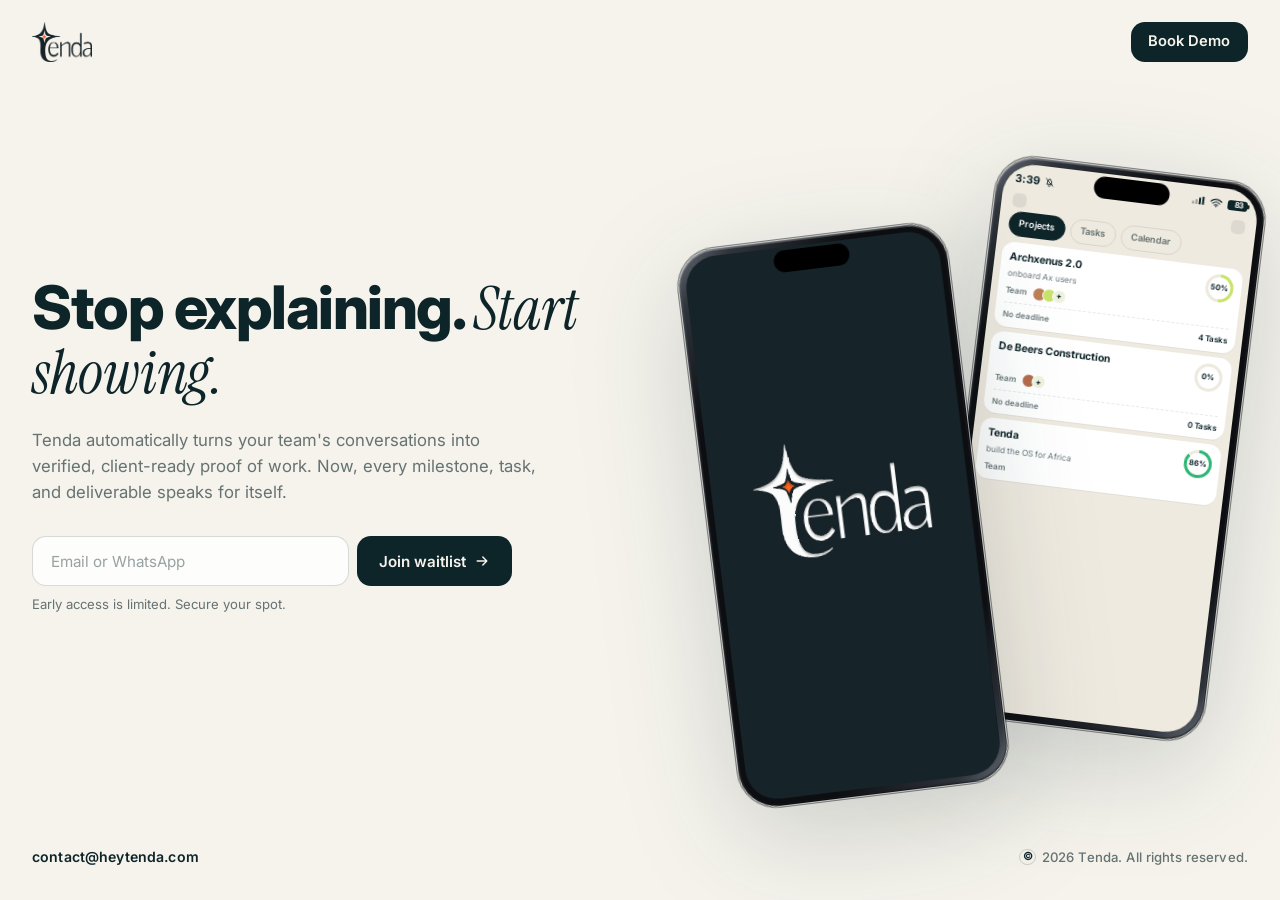
==== index.html @ 1209b403 "Update waitlist hint copy to early-access scarcity line Made-with: Cursor" ====
<!DOCTYPE html>
<html lang="en">
  <head>
    <meta charset="utf-8" />
    <meta name="viewport" content="width=device-width, initial-scale=1" />
    <meta
      name="description"
      content="Tenda automatically turns your team's conversations into verified, client-ready proof of work — so every milestone, task, and deliverable speaks for itself."
    />
    <meta name="theme-color" content="#f5f3ec" />
    <title>Tenda</title>
    <link rel="icon" href="assets/favicon.ico?v=3" sizes="any" />
    <link rel="icon" type="image/png" sizes="32x32" href="assets/favicon-32.png?v=3" />
    <link rel="icon" type="image/png" sizes="16x16" href="assets/favicon-16.png?v=3" />
    <link rel="apple-touch-icon" sizes="180x180" href="assets/tenda_icon.png?v=3" />
    <link rel="preconnect" href="https://fonts.googleapis.com" />
    <link rel="preconnect" href="https://fonts.gstatic.com" crossorigin />
    <link
      href="https://fonts.googleapis.com/css2?family=Inter:wght@400;500;600;700;800&family=Instrument+Serif:ital@0;1&display=swap"
      rel="stylesheet"
    />
    <link rel="stylesheet" href="style.css" />
    <link
      rel="stylesheet"
      href="https://assets.calendly.com/assets/external/widget.css"
    />
  </head>
  <body>
    <a class="skip-link" href="#waitlist">Skip to waitlist</a>

    <header class="topbar" id="top">
      <div class="topbar__inner">
        <a class="topbar__logo" href="#top" aria-label="tenda home">
          <img
            src="assets/tenda_wordmark.png"
            alt="tenda"
            width="1024"
            height="683"
            decoding="async"
          />
        </a>

        <div class="topbar__actions">
          <a
            class="topbar__btn"
            href="https://calendly.com/heytenda/30min"
            data-calendly-url="https://calendly.com/heytenda/30min"
            target="_blank"
            rel="noopener"
          >Book Demo</a>
        </div>
      </div>
    </header>

    <main class="page">
      <section class="hero" aria-labelledby="hero-title">
        <div class="hero__grid">
          <div class="hero__copy">
            <h1 class="hero__headline" id="hero-title">
              Stop explaining. <em>Start showing.</em>
            </h1>

            <p class="hero__sub">
              Tenda automatically turns your team's conversations into
              verified, client-ready proof of work. Now, every milestone,
              task, and deliverable speaks for itself.
            </p>

            <div class="hero__waitlist" id="waitlist">
              <form class="waitlist" id="waitlist-form" novalidate>
                <div class="waitlist__field">
                  <label class="visually-hidden" for="dial-code">
                    Country code
                  </label>
                  <select
                    class="waitlist__dial"
                    id="dial-code"
                    name="dial"
                    hidden
                  >
                    <option value="+93">+93 Afghanistan 🇦🇫</option>
                    <option value="+355">+355 Albania 🇦🇱</option>
                    <option value="+213">+213 Algeria 🇩🇿</option>
                    <option value="+376">+376 Andorra 🇦🇩</option>
                    <option value="+244">+244 Angola 🇦🇴</option>
                    <option value="+1268">+1268 Antigua and Barbuda 🇦🇬</option>
                    <option value="+54">+54 Argentina 🇦🇷</option>
                    <option value="+374">+374 Armenia 🇦🇲</option>
                    <option value="+61">+61 Australia 🇦🇺</option>
                    <option value="+43">+43 Austria 🇦🇹</option>
                    <option value="+994">+994 Azerbaijan 🇦🇿</option>
                    <option value="+1242">+1242 Bahamas 🇧🇸</option>
                    <option value="+973">+973 Bahrain 🇧🇭</option>
                    <option value="+880">+880 Bangladesh 🇧🇩</option>
                    <option value="+1246">+1246 Barbados 🇧🇧</option>
                    <option value="+375">+375 Belarus 🇧🇾</option>
                    <option value="+32">+32 Belgium 🇧🇪</option>
                    <option value="+501">+501 Belize 🇧🇿</option>
                    <option value="+229">+229 Benin 🇧🇯</option>
                    <option value="+975">+975 Bhutan 🇧🇹</option>
                    <option value="+591">+591 Bolivia 🇧🇴</option>
                    <option value="+387">+387 Bosnia and Herzegovina 🇧🇦</option>
                    <option value="+267">+267 Botswana 🇧🇼</option>
                    <option value="+55">+55 Brazil 🇧🇷</option>
                    <option value="+673">+673 Brunei 🇧🇳</option>
                    <option value="+359">+359 Bulgaria 🇧🇬</option>
                    <option value="+226">+226 Burkina Faso 🇧🇫</option>
                    <option value="+257">+257 Burundi 🇧🇮</option>
                    <option value="+238">+238 Cabo Verde 🇨🇻</option>
                    <option value="+855">+855 Cambodia 🇰🇭</option>
                    <option value="+237">+237 Cameroon 🇨🇲</option>
                    <option value="+1">+1 Canada 🇨🇦</option>
                    <option value="+236">+236 Central African Republic 🇨🇫</option>
                    <option value="+235">+235 Chad 🇹🇩</option>
                    <option value="+56">+56 Chile 🇨🇱</option>
                    <option value="+86">+86 China 🇨🇳</option>
                    <option value="+57">+57 Colombia 🇨🇴</option>
                    <option value="+269">+269 Comoros 🇰🇲</option>
                    <option value="+243">+243 Congo (DRC) 🇨🇩</option>
                    <option value="+242">+242 Congo (Republic) 🇨🇬</option>
                    <option value="+506">+506 Costa Rica 🇨🇷</option>
                    <option value="+225">+225 Côte d'Ivoire 🇨🇮</option>
                    <option value="+385">+385 Croatia 🇭🇷</option>
                    <option value="+53">+53 Cuba 🇨🇺</option>
                    <option value="+357">+357 Cyprus 🇨🇾</option>
                    <option value="+420">+420 Czechia 🇨🇿</option>
                    <option value="+45">+45 Denmark 🇩🇰</option>
                    <option value="+253">+253 Djibouti 🇩🇯</option>
                    <option value="+1767">+1767 Dominica 🇩🇲</option>
                    <option value="+1809">+1809 Dominican Republic 🇩🇴</option>
                    <option value="+593">+593 Ecuador 🇪🇨</option>
                    <option value="+20">+20 Egypt 🇪🇬</option>
                    <option value="+503">+503 El Salvador 🇸🇻</option>
                    <option value="+240">+240 Equatorial Guinea 🇬🇶</option>
                    <option value="+291">+291 Eritrea 🇪🇷</option>
                    <option value="+372">+372 Estonia 🇪🇪</option>
                    <option value="+268">+268 Eswatini 🇸🇿</option>
                    <option value="+251">+251 Ethiopia 🇪🇹</option>
                    <option value="+679">+679 Fiji 🇫🇯</option>
                    <option value="+358">+358 Finland 🇫🇮</option>
                    <option value="+33">+33 France 🇫🇷</option>
                    <option value="+241">+241 Gabon 🇬🇦</option>
                    <option value="+220">+220 Gambia 🇬🇲</option>
                    <option value="+995">+995 Georgia 🇬🇪</option>
                    <option value="+49">+49 Germany 🇩🇪</option>
                    <option value="+233">+233 Ghana 🇬🇭</option>
                    <option value="+30">+30 Greece 🇬🇷</option>
                    <option value="+1473">+1473 Grenada 🇬🇩</option>
                    <option value="+502">+502 Guatemala 🇬🇹</option>
                    <option value="+224">+224 Guinea 🇬🇳</option>
                    <option value="+245">+245 Guinea-Bissau 🇬🇼</option>
                    <option value="+592">+592 Guyana 🇬🇾</option>
                    <option value="+509">+509 Haiti 🇭🇹</option>
                    <option value="+504">+504 Honduras 🇭🇳</option>
                    <option value="+852">+852 Hong Kong 🇭🇰</option>
                    <option value="+36">+36 Hungary 🇭🇺</option>
                    <option value="+354">+354 Iceland 🇮🇸</option>
                    <option value="+91">+91 India 🇮🇳</option>
                    <option value="+62">+62 Indonesia 🇮🇩</option>
                    <option value="+98">+98 Iran 🇮🇷</option>
                    <option value="+964">+964 Iraq 🇮🇶</option>
                    <option value="+353">+353 Ireland 🇮🇪</option>
                    <option value="+972">+972 Israel 🇮🇱</option>
                    <option value="+39">+39 Italy 🇮🇹</option>
                    <option value="+1876">+1876 Jamaica 🇯🇲</option>
                    <option value="+81">+81 Japan 🇯🇵</option>
                    <option value="+962">+962 Jordan 🇯🇴</option>
                    <option value="+7">+7 Kazakhstan 🇰🇿</option>
                    <option value="+254">+254 Kenya 🇰🇪</option>
                    <option value="+686">+686 Kiribati 🇰🇮</option>
                    <option value="+383">+383 Kosovo 🇽🇰</option>
                    <option value="+965">+965 Kuwait 🇰🇼</option>
                    <option value="+996">+996 Kyrgyzstan 🇰🇬</option>
                    <option value="+856">+856 Laos 🇱🇦</option>
                    <option value="+371">+371 Latvia 🇱🇻</option>
                    <option value="+961">+961 Lebanon 🇱🇧</option>
                    <option value="+266">+266 Lesotho 🇱🇸</option>
                    <option value="+231">+231 Liberia 🇱🇷</option>
                    <option value="+218">+218 Libya 🇱🇾</option>
                    <option value="+423">+423 Liechtenstein 🇱🇮</option>
                    <option value="+370">+370 Lithuania 🇱🇹</option>
                    <option value="+352">+352 Luxembourg 🇱🇺</option>
                    <option value="+853">+853 Macao 🇲🇴</option>
                    <option value="+261">+261 Madagascar 🇲🇬</option>
                    <option value="+265">+265 Malawi 🇲🇼</option>
                    <option value="+60">+60 Malaysia 🇲🇾</option>
                    <option value="+960">+960 Maldives 🇲🇻</option>
                    <option value="+223">+223 Mali 🇲🇱</option>
                    <option value="+356">+356 Malta 🇲🇹</option>
                    <option value="+692">+692 Marshall Islands 🇲🇭</option>
                    <option value="+222">+222 Mauritania 🇲🇷</option>
                    <option value="+230">+230 Mauritius 🇲🇺</option>
                    <option value="+52">+52 Mexico 🇲🇽</option>
                    <option value="+691">+691 Micronesia 🇫🇲</option>
                    <option value="+373">+373 Moldova 🇲🇩</option>
                    <option value="+377">+377 Monaco 🇲🇨</option>
                    <option value="+976">+976 Mongolia 🇲🇳</option>
                    <option value="+382">+382 Montenegro 🇲🇪</option>
                    <option value="+212">+212 Morocco 🇲🇦</option>
                    <option value="+258">+258 Mozambique 🇲🇿</option>
                    <option value="+95">+95 Myanmar 🇲🇲</option>
                    <option value="+264">+264 Namibia 🇳🇦</option>
                    <option value="+674">+674 Nauru 🇳🇷</option>
                    <option value="+977">+977 Nepal 🇳🇵</option>
                    <option value="+31">+31 Netherlands 🇳🇱</option>
                    <option value="+64">+64 New Zealand 🇳🇿</option>
                    <option value="+505">+505 Nicaragua 🇳🇮</option>
                    <option value="+227">+227 Niger 🇳🇪</option>
                    <option value="+234">+234 Nigeria 🇳🇬</option>
                    <option value="+850">+850 North Korea 🇰🇵</option>
                    <option value="+389">+389 North Macedonia 🇲🇰</option>
                    <option value="+47">+47 Norway 🇳🇴</option>
                    <option value="+968">+968 Oman 🇴🇲</option>
                    <option value="+92">+92 Pakistan 🇵🇰</option>
                    <option value="+680">+680 Palau 🇵🇼</option>
                    <option value="+970">+970 Palestine 🇵🇸</option>
                    <option value="+507">+507 Panama 🇵🇦</option>
                    <option value="+675">+675 Papua New Guinea 🇵🇬</option>
                    <option value="+595">+595 Paraguay 🇵🇾</option>
                    <option value="+51">+51 Peru 🇵🇪</option>
                    <option value="+63">+63 Philippines 🇵🇭</option>
                    <option value="+48">+48 Poland 🇵🇱</option>
                    <option value="+351">+351 Portugal 🇵🇹</option>
                    <option value="+1787">+1787 Puerto Rico 🇵🇷</option>
                    <option value="+974">+974 Qatar 🇶🇦</option>
                    <option value="+40">+40 Romania 🇷🇴</option>
                    <option value="+7">+7 Russia 🇷🇺</option>
                    <option value="+250">+250 Rwanda 🇷🇼</option>
                    <option value="+1869">+1869 Saint Kitts and Nevis 🇰🇳</option>
                    <option value="+1758">+1758 Saint Lucia 🇱🇨</option>
                    <option value="+1784">+1784 Saint Vincent and the Grenadines 🇻🇨</option>
                    <option value="+685">+685 Samoa 🇼🇸</option>
                    <option value="+378">+378 San Marino 🇸🇲</option>
                    <option value="+239">+239 São Tomé and Príncipe 🇸🇹</option>
                    <option value="+966">+966 Saudi Arabia 🇸🇦</option>
                    <option value="+221">+221 Senegal 🇸🇳</option>
                    <option value="+381">+381 Serbia 🇷🇸</option>
                    <option value="+248">+248 Seychelles 🇸🇨</option>
                    <option value="+232">+232 Sierra Leone 🇸🇱</option>
                    <option value="+65">+65 Singapore 🇸🇬</option>
                    <option value="+421">+421 Slovakia 🇸🇰</option>
                    <option value="+386">+386 Slovenia 🇸🇮</option>
                    <option value="+677">+677 Solomon Islands 🇸🇧</option>
                    <option value="+252">+252 Somalia 🇸🇴</option>
                    <option value="+27">+27 South Africa 🇿🇦</option>
                    <option value="+82">+82 South Korea 🇰🇷</option>
                    <option value="+211">+211 South Sudan 🇸🇸</option>
                    <option value="+34">+34 Spain 🇪🇸</option>
                    <option value="+94">+94 Sri Lanka 🇱🇰</option>
                    <option value="+249">+249 Sudan 🇸🇩</option>
                    <option value="+597">+597 Suriname 🇸🇷</option>
                    <option value="+46">+46 Sweden 🇸🇪</option>
                    <option value="+41">+41 Switzerland 🇨🇭</option>
                    <option value="+963">+963 Syria 🇸🇾</option>
                    <option value="+886">+886 Taiwan 🇹🇼</option>
                    <option value="+992">+992 Tajikistan 🇹🇯</option>
                    <option value="+255">+255 Tanzania 🇹🇿</option>
                    <option value="+66">+66 Thailand 🇹🇭</option>
                    <option value="+670">+670 Timor-Leste 🇹🇱</option>
                    <option value="+228">+228 Togo 🇹🇬</option>
                    <option value="+676">+676 Tonga 🇹🇴</option>
                    <option value="+1868">+1868 Trinidad and Tobago 🇹🇹</option>
                    <option value="+216">+216 Tunisia 🇹🇳</option>
                    <option value="+90">+90 Türkiye 🇹🇷</option>
                    <option value="+993">+993 Turkmenistan 🇹🇲</option>
                    <option value="+688">+688 Tuvalu 🇹🇻</option>
                    <option value="+256">+256 Uganda 🇺🇬</option>
                    <option value="+380">+380 Ukraine 🇺🇦</option>
                    <option value="+971">+971 United Arab Emirates 🇦🇪</option>
                    <option value="+44">+44 United Kingdom 🇬🇧</option>
                    <option value="+1" selected>+1 United States 🇺🇸</option>
                    <option value="+598">+598 Uruguay 🇺🇾</option>
                    <option value="+998">+998 Uzbekistan 🇺🇿</option>
                    <option value="+678">+678 Vanuatu 🇻🇺</option>
                    <option value="+379">+379 Vatican City 🇻🇦</option>
                    <option value="+58">+58 Venezuela 🇻🇪</option>
                    <option value="+84">+84 Vietnam 🇻🇳</option>
                    <option value="+967">+967 Yemen 🇾🇪</option>
                    <option value="+260">+260 Zambia 🇿🇲</option>
                    <option value="+263">+263 Zimbabwe 🇿🇼</option>
                  </select>
                  <label class="visually-hidden" for="contact">
                    Email or WhatsApp number
                  </label>
                  <input
                    class="waitlist__input"
                    id="contact"
                    name="contact"
                    type="text"
                    autocomplete="email"
                    placeholder="Email or WhatsApp"
                    required
                  />
                </div>
                <button class="waitlist__btn" type="submit">
                  Join waitlist
                  <svg
                    viewBox="0 0 20 20"
                    width="16"
                    height="16"
                    aria-hidden="true"
                  >
                    <path
                      d="M4 10h11M11 5l5 5-5 5"
                      fill="none"
                      stroke="currentColor"
                      stroke-width="1.8"
                      stroke-linecap="round"
                      stroke-linejoin="round"
                    />
                  </svg>
                </button>
              </form>
              <p class="waitlist__hint" id="waitlist-hint">
                Early access is limited. Secure your spot.
              </p>
              <p
                class="waitlist__status"
                id="waitlist-status"
                role="status"
                aria-live="polite"
              ></p>
              <a
                class="waitlist__success"
                id="waitlist-success"
                href="https://calendly.com/heytenda/30min"
                data-calendly-url="https://calendly.com/heytenda/30min"
                target="_blank"
                rel="noopener"
                hidden
              >
                <span class="waitlist__success-text">
                  <span class="waitlist__success-line waitlist__success-line--top">You're in!</span>
                  <span class="waitlist__success-line">Schedule a demo for early access</span>
                </span>
                <svg
                  viewBox="0 0 20 20"
                  width="16"
                  height="16"
                  aria-hidden="true"
                >
                  <path
                    d="M4 10h11M11 5l5 5-5 5"
                    fill="none"
                    stroke="currentColor"
                    stroke-width="1.8"
                    stroke-linecap="round"
                    stroke-linejoin="round"
                  />
                </svg>
              </a>
            </div>
          </div>

          <div class="hero__devices" aria-hidden="true">
            <div class="phone phone--back">
              <div class="phone__frame">
                <div class="phone__notch"></div>
                <div class="phone__screen">
                  <div class="projects">
                    <header class="projects__head">
                      <div class="status-left">
                        <span class="status__time">3:39</span>
                        <svg
                          class="status__icon"
                          viewBox="0 0 24 24"
                          width="11"
                          height="11"
                          aria-hidden="true"
                        >
                          <path
                            d="M6 16h12l-1.5-2V11a4.5 4.5 0 0 0-3-4.24V6a1.5 1.5 0 0 0-3 0v.76A4.5 4.5 0 0 0 7.5 11v3L6 16z"
                            fill="none"
                            stroke="currentColor"
                            stroke-width="1.9"
                            stroke-linejoin="round"
                          />
                          <path
                            d="M10 19a2 2 0 0 0 4 0"
                            fill="none"
                            stroke="currentColor"
                            stroke-width="1.9"
                            stroke-linecap="round"
                          />
                          <path
                            d="M4 4l16 16"
                            fill="none"
                            stroke="currentColor"
                            stroke-width="1.9"
                            stroke-linecap="round"
                          />
                        </svg>
                      </div>
                      <div class="status-right">
                        <svg
                          class="status__icon status__signal"
                          viewBox="0 0 20 12"
                          width="14"
                          height="8"
                          aria-hidden="true"
                        >
                          <rect x="0" y="8" width="3" height="4" rx="0.5" fill="currentColor" opacity="0.4" />
                          <rect x="5" y="5" width="3" height="7" rx="0.5" fill="currentColor" opacity="0.4" />
                          <rect x="10" y="2" width="3" height="10" rx="0.5" fill="currentColor" />
                          <rect x="15" y="0" width="3" height="12" rx="0.5" fill="currentColor" />
                        </svg>
                        <svg
                          class="status__icon status__wifi"
                          viewBox="0 0 20 14"
                          width="13"
                          height="9"
                          aria-hidden="true"
                        >
                          <path
                            d="M1.5 5A13 13 0 0 1 18.5 5"
                            fill="none"
                            stroke="currentColor"
                            stroke-width="1.8"
                            stroke-linecap="round"
                          />
                          <path
                            d="M4.5 8A9 9 0 0 1 15.5 8"
                            fill="none"
                            stroke="currentColor"
                            stroke-width="1.8"
                            stroke-linecap="round"
                          />
                          <path
                            d="M7.5 11A5 5 0 0 1 12.5 11"
                            fill="none"
                            stroke="currentColor"
                            stroke-width="1.8"
                            stroke-linecap="round"
                          />
                          <circle cx="10" cy="13" r="1" fill="currentColor" />
                        </svg>
                        <span class="status__battery">
                          <span class="status__battery-pct">83</span>
                        </span>
                      </div>
                    </header>
                    <div class="projects__toolbar">
                      <span class="projects__search"></span>
                      <span class="projects__menu"></span>
                    </div>
                    <div class="projects__tabs">
                      <span class="projects__tab projects__tab--on">Projects</span>
                      <span class="projects__tab">Tasks</span>
                      <span class="projects__tab">Calendar</span>
                    </div>
                    <ul class="projects__list">
                      <li class="proj-card">
                        <div class="proj-card__top">
                          <div>
                            <h3 class="proj-card__title">Archxenus 2.0</h3>
                            <p class="proj-card__sub">onboard Ax users</p>
                          </div>
                          <span
                            class="ring"
                            style="--pct: 50; --ring-color: #c7e36a;"
                          >
                            <span class="ring__text">50%</span>
                          </span>
                        </div>
                        <div class="proj-card__team">
                          <span class="proj-card__label">Team</span>
                          <div class="avatars">
                            <span class="stack stack--a"></span>
                            <span class="stack stack--b"></span>
                            <span class="stack stack--plus">+</span>
                          </div>
                        </div>
                        <div class="proj-card__foot">
                          <span class="meta meta--muted">No deadline</span>
                          <span class="meta">4 Tasks</span>
                        </div>
                      </li>

                      <li class="proj-card">
                        <div class="proj-card__top">
                          <div>
                            <h3 class="proj-card__title">De Beers Construction</h3>
                          </div>
                          <span
                            class="ring"
                            style="--pct: 0; --ring-color: #d3d6c2;"
                          >
                            <span class="ring__text">0%</span>
                          </span>
                        </div>
                        <div class="proj-card__team">
                          <span class="proj-card__label">Team</span>
                          <div class="avatars">
                            <span class="stack stack--c"></span>
                            <span class="stack stack--plus">+</span>
                          </div>
                        </div>
                        <div class="proj-card__foot">
                          <span class="meta meta--muted">No deadline</span>
                          <span class="meta">0 Tasks</span>
                        </div>
                      </li>

                      <li class="proj-card">
                        <div class="proj-card__top">
                          <div>
                            <h3 class="proj-card__title">Tenda</h3>
                            <p class="proj-card__sub">build the OS for Africa</p>
                          </div>
                          <span
                            class="ring"
                            style="--pct: 86; --ring-color: #2bb673;"
                          >
                            <span class="ring__text">86%</span>
                          </span>
                        </div>
                        <div class="proj-card__team">
                          <span class="proj-card__label">Team</span>
                        </div>
                      </li>
                    </ul>
                  </div>
                </div>
              </div>
            </div>

            <div class="phone phone--front">
              <div class="phone__frame">
                <div class="phone__notch"></div>
                <div class="phone__screen phone__screen--splash">
                  <img
                    class="phone__splash"
                    src="assets/tenda_splash.png"
                    alt=""
                    width="472"
                    height="1024"
                    decoding="async"
                  />
                </div>
              </div>
            </div>

          </div>
        </div>
      </section>

      <footer class="page__footer">
        <a class="page__contact" href="mailto:contact@heytenda.com">
          contact@heytenda.com
        </a>
        <p class="page__copyright">
          <span class="page__copyright-mark" aria-hidden="true">©</span>
          <span class="visually-hidden">Copyright</span>
          2026 Tenda. All rights reserved.
        </p>
      </footer>
    </main>

    <script src="script.js" defer></script>
    <script
      src="https://assets.calendly.com/assets/external/widget.js"
      defer
    ></script>
  </body>
</html>
---- style.css ----
/* tenda — topbar + hero (light porcelain palette) */

:root {
  --jet: #0d2429;
  --ink: #16252b;
  --muted: rgba(13, 36, 41, 0.62);
  --muted-2: rgba(13, 36, 41, 0.42);
  --porcelain: #f5f3ec;
  --cream: #efeae0;
  --hair: rgba(13, 36, 41, 0.1);
  --hair-2: rgba(13, 36, 41, 0.16);
  --tangerine: #ec6d35;
  --evergreen: #2bb673;
  --jet-soft: rgba(13, 36, 41, 0.18);
  --device-green: #2f3d2a;
  --device-grey: #111214;

  --shell: 1280px;
  --gutter: clamp(1rem, 4vw, 2rem);
  --tap: 44px;
  --font: "Inter", ui-sans-serif, system-ui, -apple-system, "Segoe UI", Roboto,
    sans-serif;
  --serif: "Instrument Serif", "Iowan Old Style", "Palatino Linotype", Palatino,
    Georgia, serif;
  --ease: cubic-bezier(0.16, 1, 0.3, 1);
}

*,
*::before,
*::after {
  box-sizing: border-box;
}

/* Soft green tap highlight on touch devices instead of the default
   red/orange iOS Safari shows on focus + the form's :invalid red. */
a,
button,
input,
select,
textarea,
[role="button"] {
  -webkit-tap-highlight-color: var(--jet-soft);
}

input:invalid,
select:invalid {
  /* Kill native red ring for required fields — we do our own validation. */
  box-shadow: none;
  outline: none;
}

html {
  scroll-behavior: smooth;
  overflow-x: hidden;
  /* `clip` is stricter than `hidden` (no scroll container created)
     and is the preferred way to kill horizontal panning on mobile.
     Browsers that don't support it fall back to `hidden` above. */
  overflow-x: clip;
}

@media (prefers-reduced-motion: reduce) {
  html {
    scroll-behavior: auto;
  }

  * {
    animation: none !important;
    transition: none !important;
  }
}

body {
  margin: 0;
  min-height: 100dvh;
  min-height: 100vh;
  display: flex;
  flex-direction: column;
  font-family: var(--font);
  font-size: 1rem;
  line-height: 1.55;
  color: var(--jet);
  background: var(--porcelain);
  overflow-x: hidden;
  overflow-x: clip;
  /* Kill horizontal swipe gestures on touch devices — page only
     scrolls vertically, while still allowing pinch-to-zoom for a11y. */
  touch-action: pan-y pinch-zoom;
  overscroll-behavior-x: none;
  -webkit-font-smoothing: antialiased;
}

img,
svg {
  max-width: 100%;
  display: block;
}

.visually-hidden {
  position: absolute;
  width: 1px;
  height: 1px;
  padding: 0;
  margin: -1px;
  overflow: hidden;
  clip: rect(0, 0, 0, 0);
  white-space: nowrap;
  border: 0;
}

.skip-link {
  position: absolute;
  left: 1rem;
  top: 1rem;
  z-index: 2000;
  padding: 0.65rem 1rem;
  min-height: var(--tap);
  display: inline-flex;
  align-items: center;
  background: var(--jet);
  color: var(--porcelain);
  font-weight: 600;
  text-decoration: none;
  border-radius: 999px;
  transform: translateY(-220%);
  transition: transform 0.2s ease;
}

.skip-link:focus {
  transform: translateY(0);
  outline: 2px solid var(--tangerine);
  outline-offset: 2px;
}

/* ───── Topbar ───── */

.topbar {
  flex-shrink: 0;
  padding: clamp(0.75rem, 1.6vw, 1.1rem) var(--gutter);
  background: var(--porcelain);
}

.topbar__inner {
  max-width: var(--shell);
  margin-inline: auto;
  display: flex;
  align-items: center;
  justify-content: space-between;
  gap: 1.25rem;
}

.topbar__logo {
  display: inline-flex;
  align-items: center;
  text-decoration: none;
  padding: 0.25rem 0;
  border-radius: 8px;
}

.topbar__logo img {
  width: auto;
  height: clamp(28px, 4vw, 40px);
  display: block;
}

.topbar__logo:focus-visible {
  outline: 2px solid var(--tangerine);
  outline-offset: 3px;
}

.topbar__actions {
  display: inline-flex;
  align-items: center;
  gap: 0.5rem;
}

.topbar__btn {
  display: inline-flex;
  align-items: center;
  min-height: 40px;
  padding: 0.5rem 1.1rem;
  background: var(--jet);
  color: var(--porcelain);
  font-weight: 600;
  font-size: 0.92rem;
  text-decoration: none;
  border-radius: 14px;
  transition: transform 0.18s ease, background 0.18s ease;
  touch-action: manipulation;
}

.topbar__btn:focus-visible {
  outline: 2px solid var(--tangerine);
  outline-offset: 3px;
}

@media (hover: hover) and (pointer: fine) {
  .topbar__btn:hover {
    background: #071418;
    transform: translateY(-1px);
  }
}

/* ───── Page + hero ───── */

.page {
  flex: 1;
  display: flex;
  flex-direction: column;
  padding: clamp(0.5rem, 2vw, 1.25rem) var(--gutter)
    clamp(1rem, 3vw, 2rem);
}

.page__footer {
  max-width: var(--shell);
  width: 100%;
  margin-inline: auto;
  padding-top: clamp(1.25rem, 3vw, 2rem);
  display: flex;
  align-items: center;
  justify-content: space-between;
  gap: 0.75rem 1.5rem;
  flex-wrap: wrap;
}

.page__contact {
  font-size: 0.88rem;
  font-weight: 600;
  color: var(--jet);
  text-decoration: none;
  letter-spacing: 0.01em;
}

@media (hover: hover) and (pointer: fine) {
  .page__contact:hover {
    color: var(--tangerine);
  }
}

.page__contact:focus-visible {
  outline: 2px solid var(--tangerine);
  outline-offset: 3px;
  border-radius: 4px;
}

.page__copyright {
  margin: 0;
  display: inline-flex;
  align-items: center;
  gap: 0.35rem;
  font-size: 0.82rem;
  font-weight: 500;
  color: var(--muted);
  letter-spacing: 0.01em;
}

.page__copyright-mark {
  display: inline-flex;
  align-items: center;
  justify-content: center;
  width: 1.05rem;
  height: 1.05rem;
  border: 1px solid var(--hair-2);
  border-radius: 999px;
  font-size: 0.7rem;
  font-weight: 700;
  color: var(--jet);
  line-height: 1;
}

.hero {
  flex: 1;
  display: flex;
  align-items: center;
  max-width: var(--shell);
  width: 100%;
  margin-inline: auto;
}

.hero__grid {
  width: 100%;
  display: grid;
  gap: clamp(2rem, 5vw, 4rem);
  align-items: center;
}

@media (min-width: 960px) {
  .hero__grid {
    grid-template-columns: minmax(0, 1.05fr) minmax(0, 1fr);
    gap: clamp(2rem, 5vw, 5rem);
  }
}

.hero__copy {
  min-width: 0;
  display: flex;
  flex-direction: column;
  gap: clamp(0.9rem, 1.8vw, 1.4rem);
  max-width: 36rem;
}

/* News pill */

.news-pill {
  display: inline-flex;
  align-items: center;
  gap: 0.55rem;
  align-self: flex-start;
  padding: 0.3rem 0.85rem 0.3rem 0.35rem;
  border-radius: 999px;
  background: rgba(255, 255, 255, 0.75);
  border: 1px solid var(--hair-2);
  box-shadow: 0 2px 6px rgba(13, 36, 41, 0.04);
  font-size: 0.82rem;
  color: var(--muted);
}

.news-pill__tag {
  padding: 0.2rem 0.6rem;
  border-radius: 999px;
  background: var(--jet);
  color: var(--porcelain);
  font-weight: 700;
  font-size: 0.72rem;
  letter-spacing: 0.01em;
}

.news-pill__text {
  color: var(--jet);
  font-weight: 500;
}

.news-pill__emoji {
  font-size: 0.95rem;
  line-height: 1;
}

/* Headline */

.hero__headline {
  margin: 0;
  font-size: clamp(2.1rem, 5.2vw, 3.75rem);
  line-height: 1.03;
  font-weight: 800;
  letter-spacing: -0.025em;
  color: var(--jet);
}

.hero__headline em {
  font-family: var(--serif);
  font-style: italic;
  font-weight: 400;
  letter-spacing: -0.005em;
  color: var(--jet);
}

.hero__sub {
  margin: 0;
  max-width: 32rem;
  font-size: clamp(0.95rem, 1.35vw, 1.05rem);
  line-height: 1.55;
  color: var(--muted);
}

/* Waitlist form (preserved) */

.hero__waitlist {
  display: flex;
  flex-direction: column;
  gap: 0.5rem;
  margin-top: clamp(0.25rem, 1vh, 0.75rem);
}

.waitlist {
  display: flex;
  flex-direction: column;
  gap: 0.5rem;
  max-width: 30rem;
}

.waitlist[hidden] {
  display: none;
}

@media (min-width: 480px) {
  .waitlist {
    flex-direction: row;
    align-items: stretch;
  }
}

.waitlist__field {
  flex: 1;
  min-width: 0;
  display: flex;
  align-items: stretch;
  border-radius: 14px;
  border: 1px solid var(--hair-2);
  background: rgba(255, 255, 255, 0.8);
  transition: border-color 0.18s ease;
}

.waitlist__field:focus-within {
  outline: 2px solid var(--jet);
  outline-offset: 2px;
  border-color: rgba(13, 36, 41, 0.55);
}

.waitlist__dial {
  flex-shrink: 0;
  min-height: 48px;
  /* Cap how much horizontal space the country picker can take so the
     phone-number input always has room. The native picker still shows
     the full option text when opened. */
  max-width: 9rem;
  padding: 0 0.75rem 0 0.9rem;
  border: 0;
  border-right: 1px solid var(--hair);
  background: transparent;
  font: inherit;
  font-size: 0.95rem;
  font-weight: 600;
  color: var(--jet);
  cursor: pointer;
  appearance: none;
  -webkit-appearance: none;
  background-image: url("data:image/svg+xml;utf8,<svg xmlns='http://www.w3.org/2000/svg' viewBox='0 0 12 8'><path fill='none' stroke='%230d2429' stroke-width='1.8' stroke-linecap='round' stroke-linejoin='round' d='M1 1.5l5 5 5-5'/></svg>");
  background-repeat: no-repeat;
  background-position: right 0.55rem center;
  background-size: 10px;
  padding-right: 1.6rem;
  border-radius: 14px 0 0 14px;
  text-overflow: ellipsis;
  white-space: nowrap;
  overflow: hidden;
}

.waitlist__dial[hidden] {
  display: none;
}

.waitlist__dial:focus {
  outline: none;
}

.waitlist__input {
  flex: 1;
  min-width: 0;
  min-height: 48px;
  padding: 0.6rem 1.1rem;
  border-radius: 14px;
  border: 0;
  background: transparent;
  font: inherit;
  font-size: 0.95rem;
  color: var(--jet);
}

.waitlist__input::placeholder {
  color: var(--muted-2);
}

.waitlist__input:focus {
  outline: none;
}

.waitlist__dial:not([hidden]) + label + .waitlist__input {
  padding-left: 0.6rem;
  border-radius: 0 14px 14px 0;
}

.waitlist__btn {
  flex-shrink: 0;
  display: inline-flex;
  align-items: center;
  justify-content: center;
  gap: 0.45rem;
  min-height: 48px;
  padding: 0.6rem 1.4rem;
  border-radius: 14px;
  border: 0;
  background: var(--jet);
  color: var(--porcelain);
  font: inherit;
  font-weight: 600;
  font-size: 0.95rem;
  cursor: pointer;
  touch-action: manipulation;
  transition: transform 0.18s ease, background 0.18s ease;
}

.waitlist__btn:focus-visible {
  outline: 2px solid var(--jet);
  outline-offset: 3px;
}

@media (hover: hover) and (pointer: fine) {
  .waitlist__btn:hover {
    background: #071418;
    transform: translateY(-1px);
  }
}

.waitlist__hint {
  margin: 0;
  font-size: 0.82rem;
  color: var(--muted);
}

.waitlist__status {
  margin: 0;
  min-height: 1.1rem;
  font-size: 0.85rem;
  color: var(--muted);
}

.waitlist__success {
  display: inline-flex;
  align-items: center;
  justify-content: center;
  gap: 0.7rem;
  width: 100%;
  max-width: 30rem;
  min-height: 68px;
  padding: 0.85rem 1.4rem;
  border-radius: 14px;
  border: 0;
  background: var(--jet);
  color: var(--porcelain);
  font: inherit;
  font-weight: 500;
  font-size: 0.95rem;
  text-decoration: none;
  text-align: center;
  cursor: pointer;
  transition: background-color 0.18s ease, transform 0.18s ease;
  animation: waitlistSuccessIn 0.32s ease both;
}

.waitlist__success[hidden] {
  display: none;
}

.waitlist__success-text {
  display: flex;
  flex-direction: column;
  align-items: center;
  gap: 0.15rem;
  line-height: 1.25;
}

.waitlist__success-line {
  display: block;
}

.waitlist__success-line--top {
  font-weight: 700;
  font-size: 1rem;
  letter-spacing: 0.01em;
}

.waitlist__success:focus-visible {
  outline: 2px solid var(--jet);
  outline-offset: 3px;
}

@media (hover: hover) and (pointer: fine) {
  .waitlist__success:hover {
    background: #071418;
    transform: translateY(-1px);
  }
}

@keyframes waitlistSuccessIn {
  from {
    opacity: 0;
    transform: translateY(6px);
  }
  to {
    opacity: 1;
    transform: translateY(0);
  }
}

@media (prefers-reduced-motion: reduce) {
  .waitlist__success {
    animation: none;
  }
}

/* ───── Devices stage (preserved) ───── */

.hero__devices {
  position: relative;
  width: 100%;
  aspect-ratio: 1 / 1;
  max-width: 560px;
  margin-inline: auto;
  display: flex;
  align-items: center;
  justify-content: center;
}

@media (min-width: 960px) {
  .hero__devices {
    justify-content: flex-end;
    margin-inline: 0;
  }
}

.phone {
  position: absolute;
  filter: drop-shadow(0 30px 55px rgba(13, 36, 41, 0.18));
}

/* Mirrored pair: front phone tilts left, back phone tilts right,
   they overlap in the middle like the reference layout. */

.phone--front {
  width: 55%;
  max-width: 270px;
  left: 4%;
  top: 10%;
  transform: rotate(-7deg);
  z-index: 3;
}

.phone--back {
  width: 55%;
  max-width: 270px;
  right: 2%;
  top: -2%;
  transform: rotate(7deg);
  z-index: 2;
}

@media (max-width: 600px) {
  .phone--front {
    left: 2%;
  }

  .phone--back {
    right: -2%;
  }
}

.phone__frame {
  position: relative;
  width: 100%;
  aspect-ratio: 260 / 540;
  border-radius: 38px;
  /* Metallic body: dark center fading to silver at the edges so the
     side rails read as a polished aluminum/titanium band. */
  background:
    linear-gradient(
      135deg,
      #6b7079 0%,
      #2f343b 7%,
      #0c0e11 22%,
      #0c0e11 78%,
      #2f343b 93%,
      #6b7079 100%
    );
  padding: 7px;
  box-shadow:
    /* Bright silver lining hugging the outer edge */
    0 0 0 0.75px rgba(225, 229, 234, 0.95),
    /* Thin dark separator so the silver pops against the page */
    0 0 0 2px rgba(0, 0, 0, 0.45),
    /* Top highlight — light hitting the upper rail */
    inset 0 1.5px 0.5px rgba(255, 255, 255, 0.28),
    /* Bottom shadow — depth on the lower rail */
    inset 0 -1.5px 1.5px rgba(0, 0, 0, 0.6),
    /* Side highlight + shadow for chamfered edge feel */
    inset 1px 0 0.5px rgba(255, 255, 255, 0.1),
    inset -1px 0 0.5px rgba(0, 0, 0, 0.35),
    /* Inner bezel ring where the screen sits */
    inset 0 0 0 2px rgba(255, 255, 255, 0.05);
}

.phone__notch {
  position: absolute;
  top: 10px;
  left: 50%;
  transform: translateX(-50%);
  width: 28%;
  height: 22px;
  border-radius: 999px;
  background: #000;
  z-index: 2;
}

.phone__screen {
  position: relative;
  width: 100%;
  height: 100%;
  border-radius: 32px;
  overflow: hidden;
  background: #fff;
}

.phone__screen--splash {
  background: #14232a;
}

.phone__splash {
  width: 100%;
  height: 100%;
  object-fit: cover;
  display: block;
}

/* ───── Projects screen (front phone) ───── */

.projects {
  display: flex;
  flex-direction: column;
  height: 100%;
  background: var(--cream);
  font-size: 9px;
}

.projects__head {
  display: flex;
  align-items: center;
  justify-content: space-between;
  padding: 0.45rem 0.7rem 0.15rem;
  color: var(--jet);
}

.status-left,
.status-right {
  display: inline-flex;
  align-items: center;
  gap: 0.28rem;
}

.status__time {
  font-size: 0.68rem;
  font-weight: 700;
  letter-spacing: -0.01em;
}

.status__icon {
  display: block;
  color: var(--jet);
}

.status__signal {
  margin-bottom: 1px;
}

.status__battery {
  position: relative;
  display: inline-flex;
  align-items: center;
  justify-content: flex-end;
  padding: 0 0.22rem 0 0.26rem;
  height: 10px;
  min-width: 20px;
  background: var(--jet);
  border-radius: 3px;
  color: #fff;
}

.status__battery::after {
  content: "";
  position: absolute;
  right: -2px;
  top: 50%;
  transform: translateY(-50%);
  width: 1.5px;
  height: 4px;
  background: var(--jet);
  border-radius: 0 1px 1px 0;
}

.status__battery-pct {
  font-size: 0.5rem;
  font-weight: 700;
  color: #fff;
  letter-spacing: -0.02em;
}

.projects__toolbar {
  display: flex;
  align-items: center;
  justify-content: space-between;
  padding: 0.2rem 0.7rem 0.25rem;
}

.projects__search,
.projects__menu {
  width: 14px;
  height: 14px;
  border-radius: 5px;
  background: rgba(13, 36, 41, 0.08);
}

.projects__tabs {
  display: flex;
  gap: 0.3rem;
  padding: 0.05rem 0.6rem 0.4rem;
}

.projects__tab {
  font-size: 0.58rem;
  font-weight: 600;
  padding: 0.25rem 0.6rem;
  border-radius: 999px;
  color: var(--muted);
  background: transparent;
  border: 1px solid var(--hair);
}

.projects__tab--on {
  background: var(--jet);
  color: #fff;
  border-color: var(--jet);
}

.projects__list {
  list-style: none;
  margin: 0;
  padding: 0 0.45rem 0.45rem;
  display: flex;
  flex-direction: column;
  gap: 0.3rem;
  flex: 1;
  min-height: 0;
}

.proj-card {
  padding: 0.45rem 0.5rem 0.4rem;
  border-radius: 12px;
  background: #fff;
  box-shadow: 0 1px 0 rgba(13, 36, 41, 0.05);
}

.proj-card__top {
  display: flex;
  align-items: flex-start;
  justify-content: space-between;
  gap: 0.4rem;
}

.proj-card__title {
  margin: 0;
  font-size: 0.65rem;
  font-weight: 700;
  color: var(--jet);
}

.proj-card__sub {
  margin: 0.08rem 0 0;
  font-size: 0.52rem;
  color: var(--muted);
}

.ring {
  --pct: 0;
  --ring-color: #d3d6c2;
  width: 28px;
  height: 28px;
  border-radius: 999px;
  display: inline-flex;
  align-items: center;
  justify-content: center;
  background: conic-gradient(
    var(--ring-color) calc(var(--pct) * 1%),
    #eceade calc(var(--pct) * 1%)
  );
  position: relative;
  flex-shrink: 0;
}

.ring::before {
  content: "";
  position: absolute;
  inset: 3px;
  border-radius: 999px;
  background: #fff;
}

.ring__text {
  position: relative;
  font-size: 0.48rem;
  font-weight: 700;
  color: var(--jet);
}

.proj-card__team {
  display: flex;
  align-items: center;
  gap: 0.35rem;
  margin-top: 0.25rem;
}

.proj-card__label {
  font-size: 0.52rem;
  color: var(--muted);
  font-weight: 600;
}

.avatars {
  display: flex;
  align-items: center;
}

.stack {
  width: 14px;
  height: 14px;
  border-radius: 999px;
  border: 1.5px solid #fff;
  margin-left: -4px;
  background: var(--jet);
  font-size: 0.5rem;
  font-weight: 700;
  display: inline-flex;
  align-items: center;
  justify-content: center;
  color: var(--jet);
}

.stack:first-child {
  margin-left: 0;
}

.stack--a {
  background: #c07f55;
}

.stack--b {
  background: #c7e36a;
}

.stack--c {
  background: #b46a4b;
}

.stack--plus {
  background: #eef2df;
  color: var(--jet);
}

.proj-card__foot {
  display: flex;
  align-items: center;
  justify-content: space-between;
  margin-top: 0.3rem;
  padding-top: 0.3rem;
  border-top: 1px dashed var(--hair);
}

.meta {
  font-size: 0.5rem;
  font-weight: 600;
  color: var(--jet);
}

.meta--muted {
  color: var(--muted);
}

/* ───── Chats screen (back phone) ───── */

.chats {
  display: flex;
  flex-direction: column;
  height: 100%;
  background: #fff;
  font-size: 9px;
  padding-top: 0.9rem;
}

.chats__head {
  display: flex;
  align-items: center;
  justify-content: space-between;
  gap: 0.25rem;
  padding: 0.25rem 0.55rem 0.3rem;
}

.chats__search,
.chats__add {
  width: 14px;
  height: 14px;
  border-radius: 5px;
  background: rgba(13, 36, 41, 0.08);
}

.chats__tabs {
  display: flex;
  gap: 0.2rem;
}

.chats__tab {
  font-size: 0.52rem;
  font-weight: 600;
  padding: 0.22rem 0.5rem;
  border-radius: 999px;
  color: var(--muted);
  background: rgba(13, 36, 41, 0.05);
}

.chats__tab--on {
  background: var(--jet);
  color: #fff;
}

.chat-list {
  list-style: none;
  margin: 0;
  padding: 0 0.4rem;
  display: flex;
  flex-direction: column;
  gap: 0.05rem;
  flex: 1;
  overflow: hidden;
}

.chat-row {
  display: grid;
  grid-template-columns: 20px minmax(0, 1fr);
  gap: 0.4rem;
  align-items: center;
  padding: 0.22rem 0.3rem;
  border-bottom: 1px solid rgba(13, 36, 41, 0.05);
}

.avatar {
  width: 20px;
  height: 20px;
  border-radius: 999px;
  background: #cfcfcf;
}

.avatar--a { background: linear-gradient(135deg, #b46a4b, #8a4a2f); }
.avatar--b { background: linear-gradient(135deg, #c9d4b1, #8fa277); }
.avatar--c { background: linear-gradient(135deg, #2e5a64, #0d2429); }
.avatar--d { background: linear-gradient(135deg, #7d92a6, #4a6076); }
.avatar--e { background: linear-gradient(135deg, #9fb9e2, #5f82b4); }
.avatar--f { background: linear-gradient(135deg, #d6dfe6, #a8b9c6); }
.avatar--g { background: linear-gradient(135deg, #ca9a7e, #7b553e); }
.avatar--h { background: linear-gradient(135deg, #aabd8e, #6f8656); }

.chat-row__body {
  min-width: 0;
  display: flex;
  flex-direction: column;
}

.chat-row__name {
  font-size: 0.55rem;
  font-weight: 700;
  color: var(--jet);
}

.chat-row__msg {
  font-size: 0.5rem;
  color: var(--muted);
  white-space: nowrap;
  overflow: hidden;
  text-overflow: ellipsis;
}

.chats__tabbar {
  display: flex;
  align-items: center;
  justify-content: space-around;
  padding: 0.28rem 0.4rem 0.4rem;
  border-top: 1px solid rgba(13, 36, 41, 0.05);
}

.chats__tab-icon {
  width: 14px;
  height: 14px;
  border-radius: 5px;
  background: rgba(13, 36, 41, 0.12);
}

.chats__tab-icon--on {
  background: var(--jet);
}

/* ───── Small screens: devices ABOVE copy, copy overlays phones ───── */

@media (max-width: 959px) {
  .hero {
    align-items: flex-start;
  }

  .page {
    /* Give the topbar → phone gap some real breathing room on mobile. */
    padding-top: clamp(1.25rem, 5vw, 2.25rem);
  }

  .hero__grid {
    grid-template-columns: 1fr;
    /* No vertical gap — we'll pull the copy up over the phones with
       a negative margin so the headline overlaps the phone visuals. */
    gap: 0;
  }

  .hero__devices {
    order: 1;
    max-width: 440px;
    /* taller stage so the tilted phones are fully contained */
    aspect-ratio: 1 / 1.22;
    margin-top: clamp(0.5rem, 2vw, 1rem);
    /* Phones sit visually behind the copy block. */
    z-index: 1;
  }

  .hero__copy {
    order: 2;
    max-width: none;
    position: relative;
    /* Force a fresh stacking context above the phone stage so the
       cream backdrop always paints on top, regardless of grid quirks. */
    isolation: isolate;
    z-index: 5;
    margin-top: -5rem;
    padding-top: 1.5rem;
    /* Backdrop is rendered via the ::before pseudo below so it can
       be guaranteed full-viewport-width without relying on grid
       negative-margin behaviour (which iOS Safari can clip on the
       right edge). */
    background: transparent;
  }

  .hero__copy::before {
    content: "";
    position: absolute;
    top: 0;
    bottom: 0;
    left: 50%;
    width: 100vw;
    transform: translateX(-50%);
    background: var(--cream);
    z-index: -1;
    pointer-events: none;
  }

  /* Whole mobile page sits on cream so the copy backdrop bleeds to
     every edge — no thin porcelain strip on the right, no porcelain
     break before the contact / copyright footer. */
  body {
    background: var(--cream);
  }

  .topbar {
    background: var(--cream);
  }
}

@media (max-width: 600px) {
  .hero__devices {
    max-width: 100%;
    aspect-ratio: 1 / 1.28;
  }

  .phone--front,
  .phone--back {
    width: 47%;
    max-width: 215px;
  }

  .phone--front {
    left: 6%;
    top: 6%;
  }

  .phone--back {
    right: 5%;
    top: -3%;
  }

  .hero__copy {
    /* Stronger overlap on phones: pulls the news pill + headline
       up so they cover ~1/4 of the phone visuals on initial load.
       Clamped so it doesn't overshoot on very tall/short viewports. */
    margin-top: clamp(-11rem, -34vw, -5rem);
  }

  .page__footer {
    justify-content: flex-start;
    flex-direction: column;
    align-items: flex-start;
    gap: 0.5rem;
  }
}
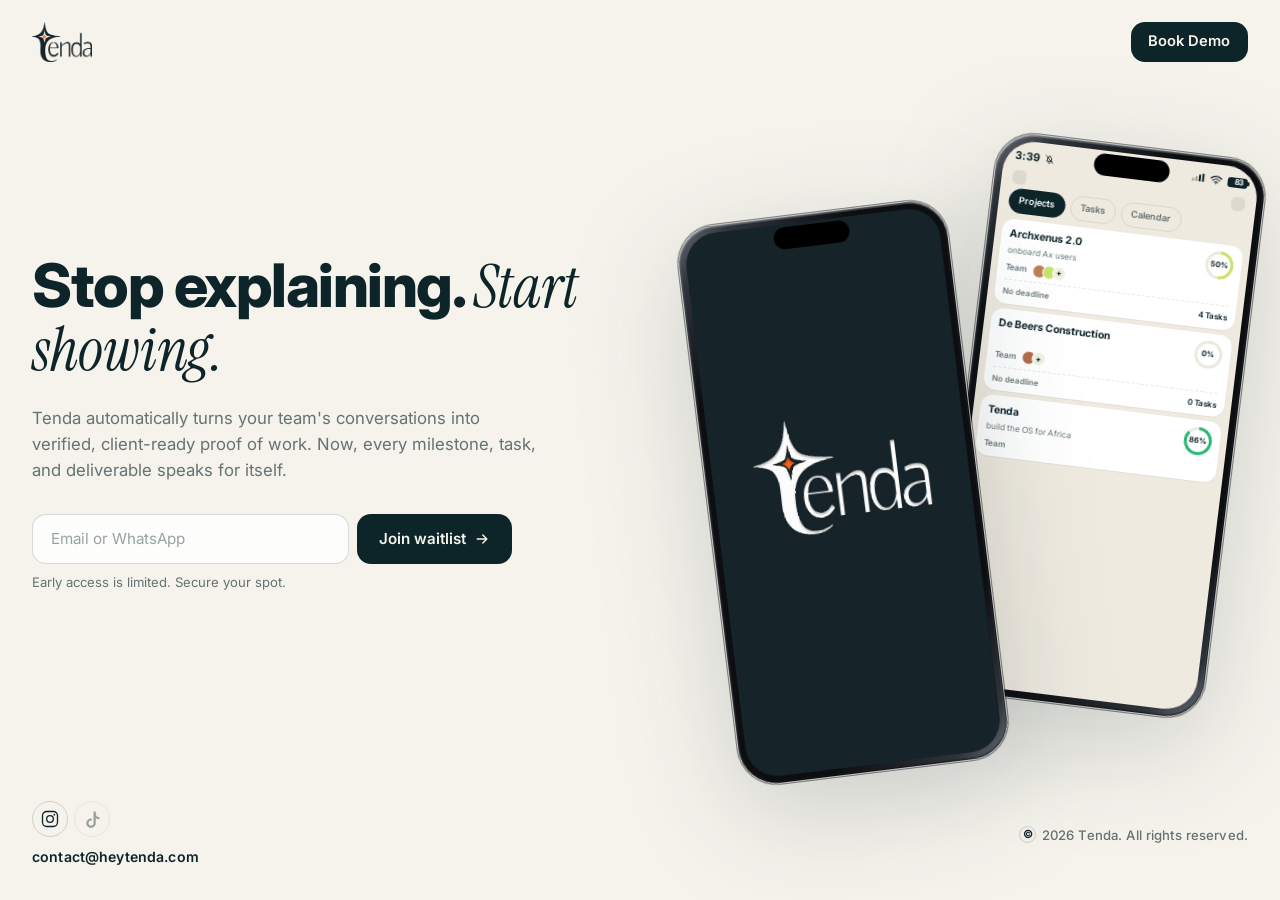
==== commit 1c7f5fee: "Add Instagram/TikTok socials; replace Calendly opener with custom in-page modal Made-with: Cursor" ====
--- a/index.html
+++ b/index.html
@@ -9,6 +9,30 @@
     />
     <meta name="theme-color" content="#f5f3ec" />
     <title>Tenda</title>
+
+    <!-- Open Graph (Facebook, LinkedIn, iMessage, WhatsApp, etc.) -->
+    <meta property="og:type" content="website" />
+    <meta property="og:site_name" content="Tenda" />
+    <meta property="og:title" content="Tenda" />
+    <meta
+      property="og:description"
+      content="Stop explaining. Start showing. Tenda turns your team's conversations into client-ready proof of work."
+    />
+    <meta property="og:url" content="https://heytenda.com/" />
+    <meta property="og:image" content="https://heytenda.com/assets/og-image.png?v=1" />
+    <meta property="og:image:width" content="1200" />
+    <meta property="og:image:height" content="630" />
+    <meta property="og:image:alt" content="Tenda" />
+
+    <!-- Twitter / X -->
+    <meta name="twitter:card" content="summary_large_image" />
+    <meta name="twitter:title" content="Tenda" />
+    <meta
+      name="twitter:description"
+      content="Stop explaining. Start showing. Tenda turns your team's conversations into client-ready proof of work."
+    />
+    <meta name="twitter:image" content="https://heytenda.com/assets/og-image.png?v=1" />
+
     <link rel="icon" href="assets/favicon.ico?v=3" sizes="any" />
     <link rel="icon" type="image/png" sizes="32x32" href="assets/favicon-32.png?v=3" />
     <link rel="icon" type="image/png" sizes="16x16" href="assets/favicon-16.png?v=3" />
@@ -20,10 +44,6 @@
       rel="stylesheet"
     />
     <link rel="stylesheet" href="style.css" />
-    <link
-      rel="stylesheet"
-      href="https://assets.calendly.com/assets/external/widget.css"
-    />
   </head>
   <body>
     <a class="skip-link" href="#waitlist">Skip to waitlist</a>
@@ -545,9 +565,59 @@
       </section>
 
       <footer class="page__footer">
-        <a class="page__contact" href="mailto:contact@heytenda.com">
-          contact@heytenda.com
-        </a>
+        <div class="page__footer-left">
+          <ul class="page__socials" aria-label="Tenda on social media">
+            <li>
+              <a
+                class="page__social"
+                href="https://instagram.com/heytenda"
+                target="_blank"
+                rel="noopener"
+                aria-label="Tenda on Instagram"
+              >
+                <svg viewBox="0 0 24 24" width="20" height="20" aria-hidden="true">
+                  <rect
+                    x="3"
+                    y="3"
+                    width="18"
+                    height="18"
+                    rx="5"
+                    fill="none"
+                    stroke="currentColor"
+                    stroke-width="1.6"
+                  />
+                  <circle
+                    cx="12"
+                    cy="12"
+                    r="4"
+                    fill="none"
+                    stroke="currentColor"
+                    stroke-width="1.6"
+                  />
+                  <circle cx="17.2" cy="6.8" r="1.1" fill="currentColor" />
+                </svg>
+              </a>
+            </li>
+            <li>
+              <span
+                class="page__social page__social--soon"
+                role="img"
+                aria-label="Tenda on TikTok (coming soon)"
+                title="TikTok — coming soon"
+              >
+                <svg viewBox="0 0 24 24" width="20" height="20" aria-hidden="true">
+                  <path
+                    d="M16.5 3v2.4a4.6 4.6 0 0 0 4.5 4.5v2.5a7 7 0 0 1-4.5-1.6v6.3a5.7 5.7 0 1 1-5.7-5.7c.3 0 .6 0 .9.1v2.6a3 3 0 1 0 2.1 2.9V3h2.7z"
+                    fill="currentColor"
+                  />
+                </svg>
+              </span>
+            </li>
+          </ul>
+          <a class="page__contact" href="mailto:contact@heytenda.com">
+            contact@heytenda.com
+          </a>
+        </div>
         <p class="page__copyright">
           <span class="page__copyright-mark" aria-hidden="true">©</span>
           <span class="visually-hidden">Copyright</span>
@@ -556,10 +626,44 @@
       </footer>
     </main>
 
+    <div
+      class="cal-modal"
+      id="cal-modal"
+      role="dialog"
+      aria-modal="true"
+      aria-labelledby="cal-modal-title"
+      hidden
+    >
+      <div class="cal-modal__backdrop" data-cal-close></div>
+      <div class="cal-modal__panel">
+        <button
+          class="cal-modal__close"
+          type="button"
+          data-cal-close
+          aria-label="Close booking"
+        >
+          <svg viewBox="0 0 24 24" width="20" height="20" aria-hidden="true">
+            <path
+              d="M6 6l12 12M18 6L6 18"
+              stroke="currentColor"
+              stroke-width="2"
+              stroke-linecap="round"
+            />
+          </svg>
+        </button>
+        <h2 id="cal-modal-title" class="visually-hidden">Book a demo</h2>
+        <div class="cal-modal__loader" id="cal-modal-loader" aria-hidden="true">
+          <div class="cal-modal__spinner"></div>
+        </div>
+        <iframe
+          class="cal-modal__iframe"
+          id="cal-modal-iframe"
+          title="Schedule a demo with Tenda"
+          allow="camera; microphone; fullscreen; payment"
+        ></iframe>
+      </div>
+    </div>
+
     <script src="script.js" defer></script>
-    <script
-      src="https://assets.calendly.com/assets/external/widget.js"
-      defer
-    ></script>
   </body>
 </html>
--- a/style.css
+++ b/style.css
@@ -1189,3 +1189,524 @@
     gap: 0.5rem;
   }
 }
+
+/* ========================================================================
+   Welcome page (post-waitlist) — /welcome.html
+   ======================================================================== */
+
+.welcome-body {
+  background: var(--jet);
+  color: var(--porcelain);
+  min-height: 100dvh;
+  display: flex;
+  flex-direction: column;
+}
+
+.topbar--welcome {
+  background: transparent;
+  border-bottom: 1px solid rgba(245, 243, 236, 0.08);
+}
+
+.topbar--welcome .topbar__logo--mark {
+  width: auto;
+  height: 40px;
+  display: inline-flex;
+  align-items: center;
+}
+
+.topbar--welcome .topbar__logo--mark img {
+  width: auto;
+  height: 100%;
+  max-height: 40px;
+  display: block;
+}
+
+.welcome {
+  flex: 1;
+  width: 100%;
+  max-width: var(--shell);
+  margin-inline: auto;
+  padding: clamp(2rem, 6vw, 4rem) var(--gutter) clamp(2rem, 5vw, 3rem);
+  display: flex;
+  flex-direction: column;
+  gap: clamp(2rem, 5vw, 3.5rem);
+}
+
+.welcome__hero {
+  text-align: center;
+  display: flex;
+  flex-direction: column;
+  gap: 0.6rem;
+  max-width: 44rem;
+  margin-inline: auto;
+}
+
+.welcome__title {
+  margin: 0;
+  font-family: var(--serif);
+  font-weight: 400;
+  font-size: clamp(2.4rem, 7vw, 4.4rem);
+  line-height: 1;
+  letter-spacing: -0.01em;
+  color: var(--porcelain);
+}
+
+.welcome__subtitle {
+  margin: 0;
+  font-size: clamp(1rem, 2vw, 1.2rem);
+  color: rgba(245, 243, 236, 0.72);
+  line-height: 1.4;
+}
+
+.welcome__cards {
+  display: grid;
+  grid-template-columns: 1fr;
+  gap: 1rem;
+}
+
+@media (min-width: 768px) {
+  .welcome__cards {
+    grid-template-columns: repeat(3, 1fr);
+    gap: 1.25rem;
+    align-items: stretch;
+  }
+}
+
+.wcard {
+  background: var(--porcelain);
+  color: var(--jet);
+  border-radius: 28px;
+  padding: 1.6rem 1.4rem 1.4rem;
+  display: flex;
+  flex-direction: column;
+  gap: 0.65rem;
+  position: relative;
+  isolation: isolate;
+  box-shadow:
+    0 1px 0 rgba(255, 255, 255, 0.04) inset,
+    0 12px 32px rgba(0, 0, 0, 0.18);
+  transition: transform 0.22s var(--ease), box-shadow 0.22s var(--ease);
+}
+
+@media (hover: hover) and (pointer: fine) {
+  .wcard:hover {
+    transform: translateY(-3px);
+    box-shadow:
+      0 1px 0 rgba(255, 255, 255, 0.04) inset,
+      0 18px 40px rgba(0, 0, 0, 0.22);
+  }
+}
+
+.wcard__icon {
+  width: 44px;
+  height: 44px;
+  border-radius: 12px;
+  display: inline-flex;
+  align-items: center;
+  justify-content: center;
+  background: rgba(13, 36, 41, 0.06);
+  color: var(--jet);
+}
+
+.wcard--demo .wcard__icon {
+  background: rgba(43, 182, 115, 0.14);
+  color: var(--evergreen);
+}
+
+.wcard--follow .wcard__icon {
+  background: rgba(236, 109, 53, 0.14);
+  color: var(--tangerine);
+}
+
+.wcard--share .wcard__icon {
+  background: rgba(13, 36, 41, 0.08);
+  color: var(--jet);
+}
+
+.wcard__title {
+  margin: 0;
+  font-size: 1.05rem;
+  font-weight: 700;
+  line-height: 1.25;
+  letter-spacing: -0.005em;
+}
+
+.wcard__desc {
+  margin: 0;
+  font-size: 0.9rem;
+  line-height: 1.45;
+  color: rgba(13, 36, 41, 0.65);
+}
+
+.wcard__cta {
+  margin-top: auto;
+  align-self: flex-start;
+  display: inline-flex;
+  align-items: center;
+  gap: 0.4rem;
+  padding: 0.6rem 1rem;
+  background: var(--jet);
+  color: var(--porcelain);
+  border-radius: 12px;
+  font-weight: 600;
+  font-size: 0.88rem;
+  text-decoration: none;
+  transition: background-color 0.18s ease, transform 0.18s ease;
+}
+
+@media (hover: hover) and (pointer: fine) {
+  .wcard__cta:hover {
+    background: #071418;
+    transform: translateY(-1px);
+  }
+}
+
+.wcard__cta:focus-visible {
+  outline: 2px solid var(--jet);
+  outline-offset: 3px;
+}
+
+/* Share card extras */
+.share {
+  margin-top: auto;
+  display: flex;
+  flex-direction: column;
+  gap: 0.6rem;
+}
+
+.share__row {
+  display: flex;
+  align-items: stretch;
+  border-radius: 12px;
+  border: 1px solid var(--hair-2);
+  background: rgba(255, 255, 255, 0.6);
+  overflow: hidden;
+}
+
+.share__url {
+  flex: 1;
+  min-width: 0;
+  padding: 0.55rem 0.7rem;
+  border: 0;
+  background: transparent;
+  color: var(--jet);
+  font: inherit;
+  font-size: 0.84rem;
+  outline: none;
+  text-overflow: ellipsis;
+}
+
+.share__copy {
+  flex-shrink: 0;
+  padding: 0 0.95rem;
+  border: 0;
+  border-left: 1px solid var(--hair-2);
+  background: var(--jet);
+  color: var(--porcelain);
+  font: inherit;
+  font-weight: 600;
+  font-size: 0.84rem;
+  cursor: pointer;
+  transition: background-color 0.18s ease;
+}
+
+@media (hover: hover) and (pointer: fine) {
+  .share__copy:hover {
+    background: #071418;
+  }
+}
+
+.share__copy.is-copied {
+  background: var(--evergreen);
+}
+
+.share__copy:focus-visible {
+  outline: 2px solid var(--jet);
+  outline-offset: 2px;
+}
+
+.share__btns {
+  display: grid;
+  grid-template-columns: 1fr 1fr;
+  gap: 0.5rem;
+}
+
+.share__btn {
+  display: inline-flex;
+  align-items: center;
+  justify-content: center;
+  gap: 0.4rem;
+  padding: 0.6rem 0.7rem;
+  border-radius: 12px;
+  font-weight: 600;
+  font-size: 0.85rem;
+  text-decoration: none;
+  border: 1px solid var(--hair-2);
+  background: rgba(255, 255, 255, 0.6);
+  color: var(--jet);
+  transition: background-color 0.18s ease, transform 0.18s ease,
+    border-color 0.18s ease;
+}
+
+@media (hover: hover) and (pointer: fine) {
+  .share__btn:hover {
+    background: #fff;
+    transform: translateY(-1px);
+    border-color: var(--jet);
+  }
+}
+
+.share__btn--whatsapp svg {
+  color: #25d366;
+}
+
+.share__btn--imessage svg {
+  color: #34c759;
+}
+
+.welcome__footer {
+  width: 100%;
+  max-width: var(--shell);
+  margin-inline: auto;
+  padding: 1rem var(--gutter) 2rem;
+  display: flex;
+  flex-wrap: wrap;
+  align-items: center;
+  justify-content: space-between;
+  gap: 0.75rem;
+  color: rgba(245, 243, 236, 0.6);
+  font-size: 0.85rem;
+}
+
+.welcome__contact {
+  color: var(--porcelain);
+  text-decoration: none;
+  font-weight: 600;
+}
+
+.welcome__contact:hover {
+  text-decoration: underline;
+}
+
+.welcome__copyright {
+  margin: 0;
+  letter-spacing: 0.01em;
+}
+
+@media (max-width: 600px) {
+  .welcome__footer {
+    flex-direction: column;
+    align-items: flex-start;
+    gap: 0.4rem;
+  }
+}
+
+/* ========================================================================
+   Footer socials (Instagram, TikTok)
+   ======================================================================== */
+
+.page__footer-left {
+  display: flex;
+  flex-direction: column;
+  align-items: flex-start;
+  gap: 0.55rem;
+}
+
+.page__socials {
+  list-style: none;
+  margin: 0;
+  padding: 0;
+  display: inline-flex;
+  align-items: center;
+  gap: 0.4rem;
+}
+
+.page__social {
+  display: inline-flex;
+  align-items: center;
+  justify-content: center;
+  width: 36px;
+  height: 36px;
+  border-radius: 999px;
+  color: var(--jet);
+  background: transparent;
+  text-decoration: none;
+  border: 1px solid var(--hair-2);
+  transition: color 0.18s ease, border-color 0.18s ease,
+    background-color 0.18s ease, transform 0.18s ease;
+}
+
+@media (hover: hover) and (pointer: fine) {
+  .page__social:hover {
+    color: var(--tangerine);
+    border-color: var(--tangerine);
+    transform: translateY(-1px);
+  }
+}
+
+.page__social:focus-visible {
+  outline: 2px solid var(--tangerine);
+  outline-offset: 3px;
+}
+
+.page__social--soon {
+  opacity: 0.4;
+  cursor: not-allowed;
+}
+
+.page__social--soon:hover {
+  color: var(--jet);
+  border-color: var(--hair-2);
+  transform: none;
+}
+
+/* ========================================================================
+   Calendly modal (custom iframe — replaces flaky popup widget)
+   ======================================================================== */
+
+.cal-modal {
+  position: fixed;
+  inset: 0;
+  z-index: 1000;
+  display: flex;
+  align-items: center;
+  justify-content: center;
+  padding: 0;
+  animation: calFadeIn 0.18s ease both;
+}
+
+.cal-modal[hidden] {
+  display: none;
+}
+
+.cal-modal__backdrop {
+  position: absolute;
+  inset: 0;
+  background: rgba(13, 36, 41, 0.55);
+  -webkit-backdrop-filter: blur(4px);
+  backdrop-filter: blur(4px);
+}
+
+.cal-modal__panel {
+  position: relative;
+  width: min(1000px, calc(100vw - 32px));
+  height: min(92vh, 800px);
+  max-height: 92vh;
+  background: #fff;
+  border-radius: 18px;
+  overflow: hidden;
+  box-shadow: 0 30px 80px rgba(0, 0, 0, 0.4);
+  display: flex;
+  flex-direction: column;
+  animation: calPanelIn 0.24s var(--ease) both;
+}
+
+@media (max-width: 768px) {
+  .cal-modal__panel {
+    width: 100vw;
+    height: 100vh;
+    height: 100dvh;
+    max-height: none;
+    border-radius: 0;
+  }
+}
+
+.cal-modal__close {
+  position: absolute;
+  top: 12px;
+  right: 12px;
+  z-index: 3;
+  width: 38px;
+  height: 38px;
+  display: inline-flex;
+  align-items: center;
+  justify-content: center;
+  border-radius: 999px;
+  border: 0;
+  background: rgba(13, 36, 41, 0.08);
+  color: var(--jet);
+  cursor: pointer;
+  transition: background-color 0.18s ease, transform 0.18s ease;
+}
+
+.cal-modal__close:hover {
+  background: rgba(13, 36, 41, 0.16);
+  transform: scale(1.05);
+}
+
+.cal-modal__close:focus-visible {
+  outline: 2px solid var(--jet);
+  outline-offset: 3px;
+}
+
+.cal-modal__iframe {
+  width: 100%;
+  height: 100%;
+  border: 0;
+  display: block;
+  background: #fff;
+}
+
+.cal-modal__loader {
+  position: absolute;
+  inset: 0;
+  display: flex;
+  align-items: center;
+  justify-content: center;
+  background: #fff;
+  z-index: 2;
+}
+
+.cal-modal__loader[hidden] {
+  display: none;
+}
+
+.cal-modal__spinner {
+  width: 38px;
+  height: 38px;
+  border-radius: 50%;
+  border: 3px solid var(--hair-2);
+  border-top-color: var(--jet);
+  animation: calSpin 0.8s linear infinite;
+}
+
+@keyframes calSpin {
+  to {
+    transform: rotate(360deg);
+  }
+}
+
+@keyframes calFadeIn {
+  from {
+    opacity: 0;
+  }
+  to {
+    opacity: 1;
+  }
+}
+
+@keyframes calPanelIn {
+  from {
+    opacity: 0;
+    transform: translateY(8px) scale(0.985);
+  }
+  to {
+    opacity: 1;
+    transform: translateY(0) scale(1);
+  }
+}
+
+@media (prefers-reduced-motion: reduce) {
+  .cal-modal,
+  .cal-modal__panel {
+    animation: none;
+  }
+  .cal-modal__spinner {
+    animation: calSpin 1.5s linear infinite;
+  }
+}
+
+/* Lock background scroll when modal is open */
+body.cal-locked {
+  overflow: hidden;
+}
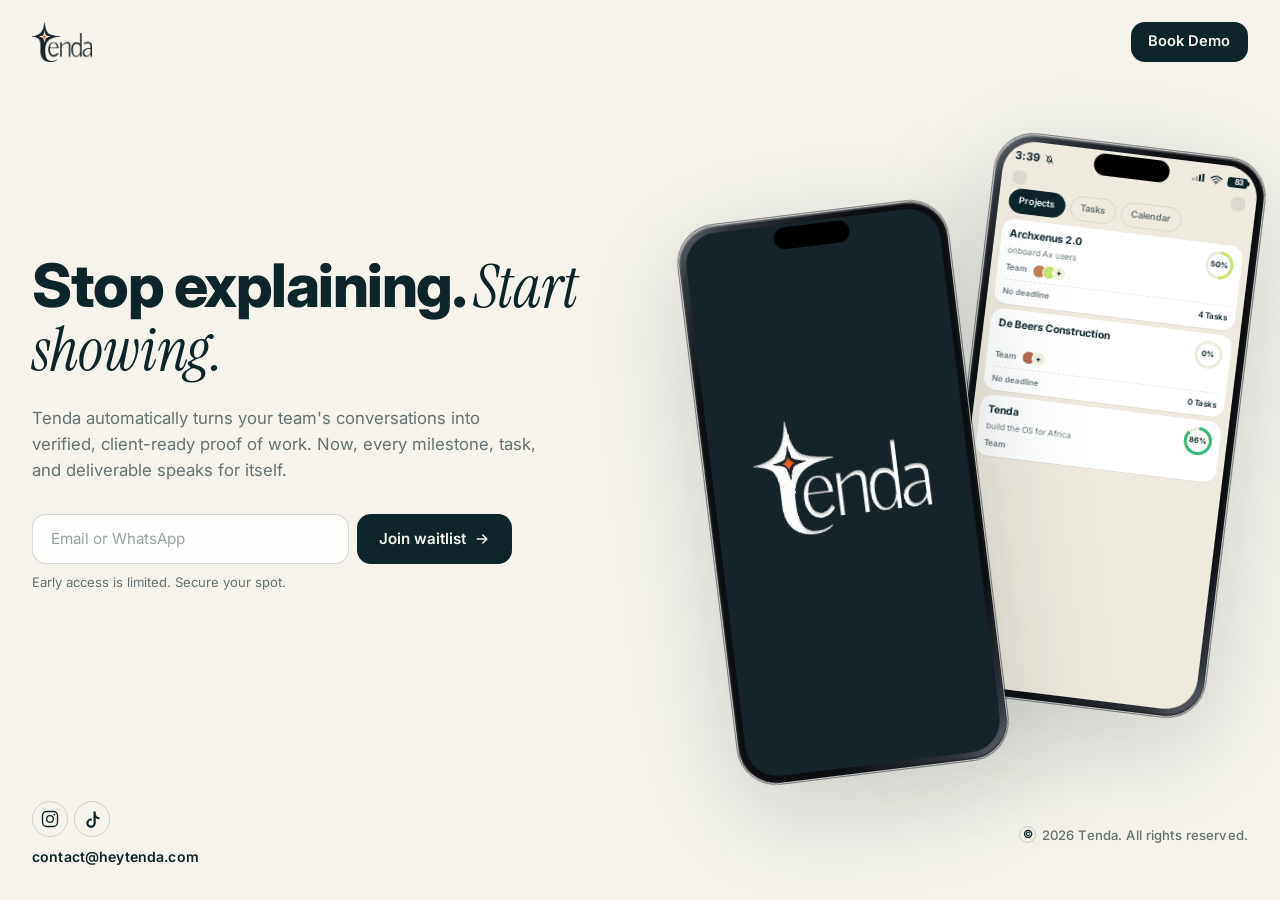
==== commit 1a55b925: "Wire TikTok footer icon to @heytenda Made-with: Cursor" ====
--- a/index.html
+++ b/index.html
@@ -599,11 +599,12 @@
               </a>
             </li>
             <li>
-              <span
-                class="page__social page__social--soon"
-                role="img"
-                aria-label="Tenda on TikTok (coming soon)"
-                title="TikTok — coming soon"
+              <a
+                class="page__social"
+                href="https://tiktok.com/@heytenda"
+                target="_blank"
+                rel="noopener"
+                aria-label="Tenda on TikTok"
               >
                 <svg viewBox="0 0 24 24" width="20" height="20" aria-hidden="true">
                   <path
@@ -611,7 +612,7 @@
                     fill="currentColor"
                   />
                 </svg>
-              </span>
+              </a>
             </li>
           </ul>
           <a class="page__contact" href="mailto:contact@heytenda.com">
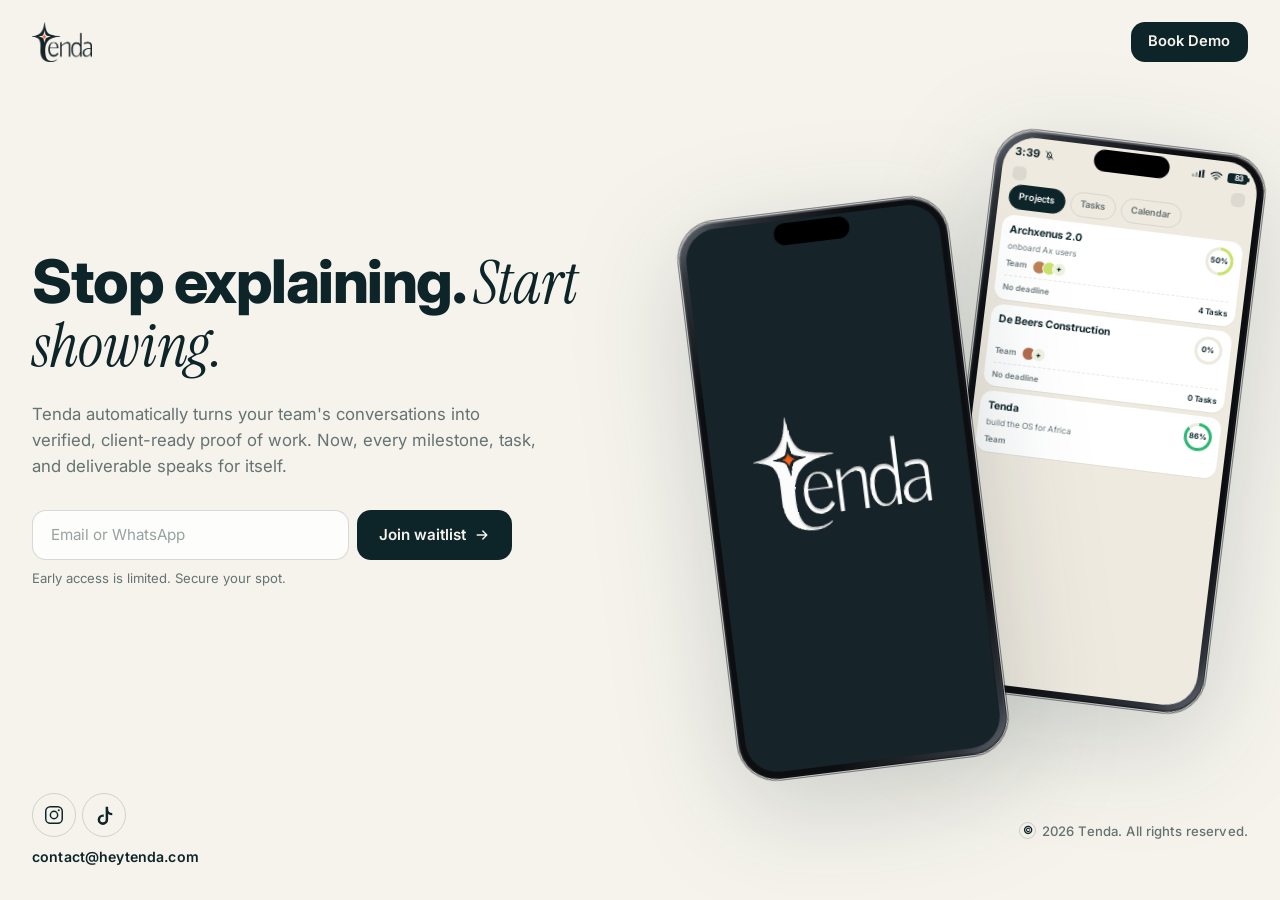
==== commit dd6c4a4c: "Welcome at /welcome/ pretty URL; circular icon pills; bigger socials Made-with: Cursor" ====
--- a/index.html
+++ b/index.html
@@ -19,9 +19,9 @@
       content="Stop explaining. Start showing. Tenda turns your team's conversations into client-ready proof of work."
     />
     <meta property="og:url" content="https://heytenda.com/" />
-    <meta property="og:image" content="https://heytenda.com/assets/og-image.png?v=1" />
+    <meta property="og:image" content="https://heytenda.com/assets/og-image.png?v=2" />
     <meta property="og:image:width" content="1200" />
-    <meta property="og:image:height" content="630" />
+    <meta property="og:image:height" content="1200" />
     <meta property="og:image:alt" content="Tenda" />
 
     <!-- Twitter / X -->
@@ -31,7 +31,7 @@
       name="twitter:description"
       content="Stop explaining. Start showing. Tenda turns your team's conversations into client-ready proof of work."
     />
-    <meta name="twitter:image" content="https://heytenda.com/assets/og-image.png?v=1" />
+    <meta name="twitter:image" content="https://heytenda.com/assets/og-image-wide.png?v=2" />
 
     <link rel="icon" href="assets/favicon.ico?v=3" sizes="any" />
     <link rel="icon" type="image/png" sizes="32x32" href="assets/favicon-32.png?v=3" />
@@ -43,7 +43,7 @@
       href="https://fonts.googleapis.com/css2?family=Inter:wght@400;500;600;700;800&family=Instrument+Serif:ital@0;1&display=swap"
       rel="stylesheet"
     />
-    <link rel="stylesheet" href="style.css" />
+    <link rel="stylesheet" href="style.css?v=5" />
   </head>
   <body>
     <a class="skip-link" href="#waitlist">Skip to waitlist</a>
--- a/style.css
+++ b/style.css
@@ -1298,29 +1298,20 @@
 }
 
 .wcard__icon {
-  width: 44px;
-  height: 44px;
-  border-radius: 12px;
+  width: 52px;
+  height: 52px;
+  border-radius: 999px;
   display: inline-flex;
   align-items: center;
   justify-content: center;
-  background: rgba(13, 36, 41, 0.06);
-  color: var(--jet);
-}
-
-.wcard--demo .wcard__icon {
-  background: rgba(43, 182, 115, 0.14);
-  color: var(--evergreen);
-}
-
-.wcard--follow .wcard__icon {
-  background: rgba(236, 109, 53, 0.14);
-  color: var(--tangerine);
-}
-
-.wcard--share .wcard__icon {
-  background: rgba(13, 36, 41, 0.08);
-  color: var(--jet);
+  background: transparent;
+  border: 1px solid var(--hair-2);
+  color: var(--jet);
+}
+
+.wcard__icon svg {
+  width: 26px;
+  height: 26px;
 }
 
 .wcard__title {
@@ -1525,8 +1516,8 @@
   display: inline-flex;
   align-items: center;
   justify-content: center;
-  width: 36px;
-  height: 36px;
+  width: 44px;
+  height: 44px;
   border-radius: 999px;
   color: var(--jet);
   background: transparent;
@@ -1534,6 +1525,11 @@
   border: 1px solid var(--hair-2);
   transition: color 0.18s ease, border-color 0.18s ease,
     background-color 0.18s ease, transform 0.18s ease;
+}
+
+.page__social svg {
+  width: 22px;
+  height: 22px;
 }
 
 @media (hover: hover) and (pointer: fine) {
